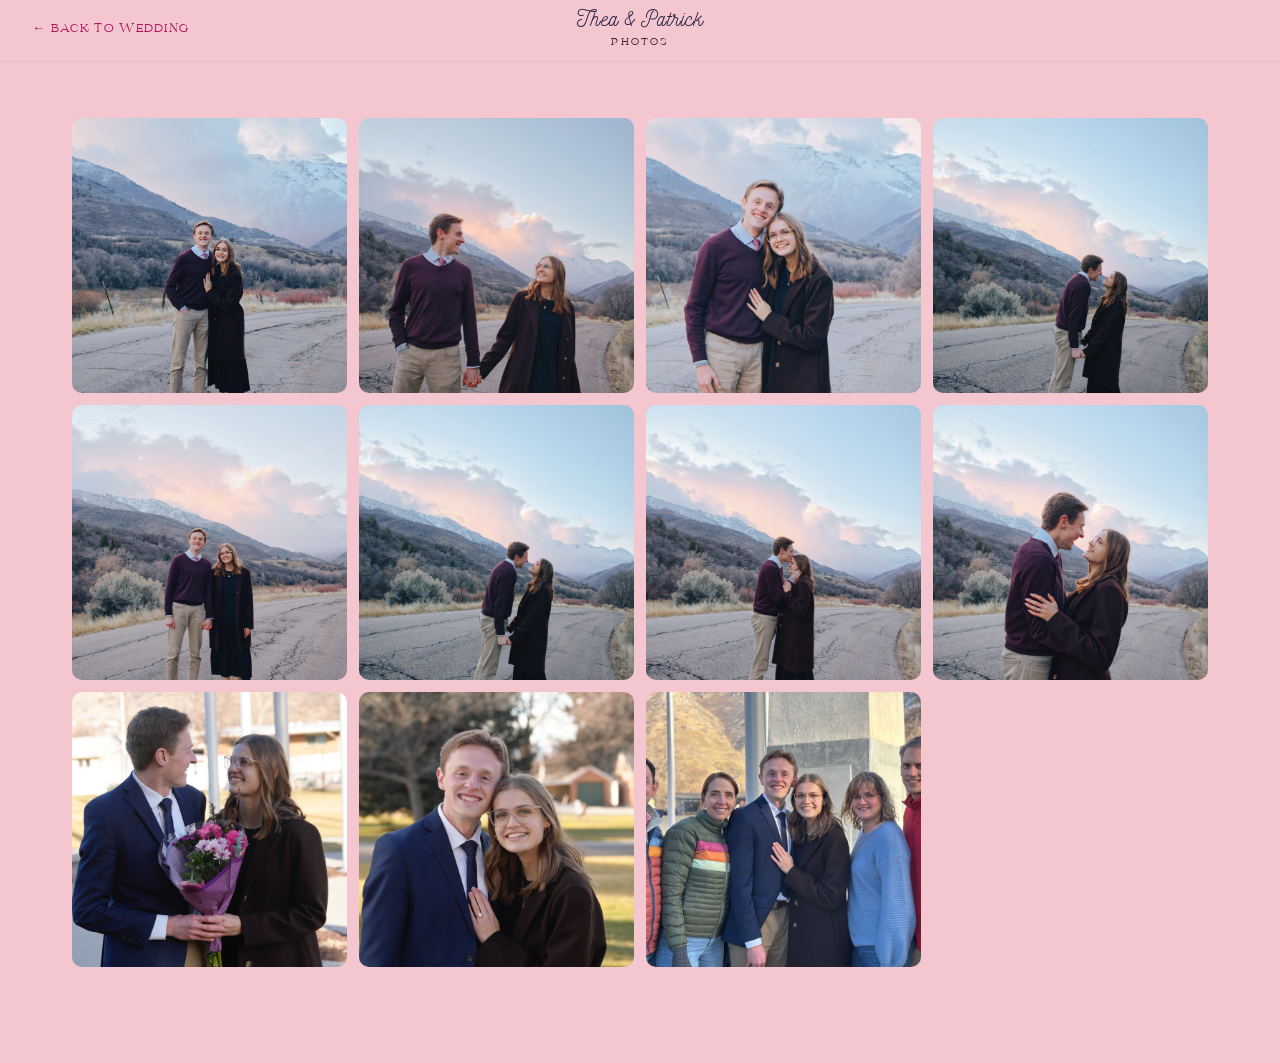
==== gallery.html @ be668c10 "Initial commit: Thea & Patrick wedding site Made-with: Cursor" ====
<!DOCTYPE html>
<html lang="en">
<head>
  <meta charset="UTF-8" />
  <meta name="viewport" content="width=device-width, initial-scale=1.0" />
  <title>Photos — Thea & Patrick</title>

  <style>
    /* === Fonts === */
    @font-face {
      font-family: 'Nickainley';
      src: url('assets/fonts/nickainley.regular.ttf') format('truetype');
      font-weight: normal;
      font-style: normal;
      font-display: swap;
    }
    @font-face {
      font-family: 'Catchy Mager';
      src: url('assets/fonts/catchy-mager.regular.ttf') format('truetype');
      font-weight: normal;
      font-style: normal;
      font-display: swap;
    }

    /* === Design Tokens === */
    :root {
      --color-bg: #F4C6CF;
      --color-text: #242241;
      --color-text-secondary: #4A1F3A;
      --color-accent: #B0185C;
      --color-constellation-line: #4A1F3A;
      --color-constellation-dot: #E63A6E;
      --color-star: #FFFFFF;
      --color-card-bg: rgba(255, 255, 255, 0.35);
      --color-nav-bg: rgba(244, 198, 207, 0.85);
      --color-rsvp-bg: rgba(74, 31, 58, 0.07);
      --font-script: 'Nickainley', cursive;
      --font-serif: 'Catchy Mager', Georgia, serif;
      --ease: 0.3s ease;
      --radius: 14px;
      --max-width: 1100px;
    }

    @media (prefers-color-scheme: dark) {
      :root {
        --color-bg: #242241;
        --color-text: #F4C6CF;
        --color-text-secondary: #C16FA7;
        --color-accent: #E63A6E;
        --color-constellation-line: #C16FA7;
        --color-constellation-dot: #E63A6E;
        --color-star: #E6B65C;
        --color-card-bg: rgba(255, 255, 255, 0.06);
        --color-nav-bg: rgba(36, 34, 65, 0.88);
        --color-rsvp-bg: rgba(193, 111, 167, 0.07);
      }
    }

    /* === Reset === */
    *, *::before, *::after {
      box-sizing: border-box;
      margin: 0;
      padding: 0;
    }

    html {
      scroll-behavior: smooth;
    }

    body {
      font-family: var(--font-serif);
      background-color: var(--color-bg);
      color: var(--color-text);
      line-height: 1.7;
      overflow-x: hidden;
      transition: background-color var(--ease), color var(--ease);
      min-height: 100vh;
    }

    /* === Header === */
    .gallery-header {
      position: sticky;
      top: 0;
      z-index: 100;
      height: 62px;
      background: var(--color-nav-bg);
      backdrop-filter: blur(14px);
      -webkit-backdrop-filter: blur(14px);
      border-bottom: 1px solid rgba(128, 128, 128, 0.12);
      padding: 0 2rem;
      display: flex;
      align-items: center;
      justify-content: space-between;
      transition: background var(--ease);
    }

    .header-back {
      font-family: var(--font-serif);
      font-size: 0.82rem;
      font-weight: 500;
      letter-spacing: 0.1em;
      text-transform: uppercase;
      color: var(--color-accent);
      text-decoration: none;
      display: flex;
      align-items: center;
      gap: 0.4rem;
      transition: opacity var(--ease);
      white-space: nowrap;
    }

    .header-back:hover {
      opacity: 0.75;
    }

    .header-title {
      position: absolute;
      left: 50%;
      transform: translateX(-50%);
      text-align: center;
      pointer-events: none;
    }

    .header-title-names {
      font-family: var(--font-script);
      font-size: 1.35rem;
      color: var(--color-text);
      letter-spacing: 0.02em;
      line-height: 1.1;
      display: block;
    }

    .header-title-sub {
      font-family: var(--font-serif);
      font-size: 0.68rem;
      letter-spacing: 0.2em;
      text-transform: uppercase;
      color: var(--color-text-secondary);
      display: block;
      margin-top: 1px;
    }

    /* === Main === */
    main {
      padding-top: 1.5rem;
      padding-bottom: 4rem;
    }

    /* === Gallery Grid === */
    .gallery-grid {
      display: grid;
      grid-template-columns: repeat(auto-fill, minmax(240px, 1fr));
      gap: 12px;
      padding: 2rem;
      max-width: 1200px;
      margin: 0 auto;
    }

    .gallery-thumb {
      aspect-ratio: 1 / 1;
      overflow: hidden;
      cursor: pointer;
      border-radius: 10px;
      transition: transform var(--ease), box-shadow var(--ease);
    }

    .gallery-thumb:hover {
      transform: scale(1.03);
      box-shadow: 0 12px 36px rgba(0, 0, 0, 0.22);
    }

    .gallery-thumb img {
      width: 100%;
      height: 100%;
      object-fit: cover;
      display: block;
    }

    .gallery-empty {
      grid-column: 1 / -1;
      text-align: center;
      color: var(--color-text-secondary);
      font-size: 1rem;
      padding: 2rem;
      margin: 0;
    }

    /* === Lightbox === */
    .lightbox {
      position: fixed;
      inset: 0;
      background: rgba(0, 0, 0, 0.92);
      z-index: 9999;
      display: flex;
      align-items: center;
      justify-content: center;
    }

    .lightbox.hidden {
      display: none;
    }

    .lightbox__img {
      max-height: 90vh;
      max-width: 90vw;
      object-fit: contain;
      border-radius: 6px;
      display: block;
    }

    .lightbox__prev,
    .lightbox__next {
      position: absolute;
      top: 50%;
      transform: translateY(-50%);
      font-size: 3rem;
      color: white;
      background: none;
      border: none;
      cursor: pointer;
      padding: 0 1.5rem;
      opacity: 0.7;
      transition: opacity var(--ease);
      line-height: 1;
      user-select: none;
    }

    .lightbox__prev {
      left: 0;
    }

    .lightbox__next {
      right: 0;
    }

    .lightbox__prev:hover,
    .lightbox__next:hover {
      opacity: 1;
    }

    .lightbox__close {
      position: absolute;
      top: 1rem;
      right: 1.5rem;
      font-size: 1.5rem;
      color: white;
      background: none;
      border: none;
      cursor: pointer;
      opacity: 0.8;
      transition: opacity var(--ease);
      line-height: 1;
    }

    .lightbox__close:hover {
      opacity: 1;
    }

    .lightbox__counter {
      position: absolute;
      bottom: 1.5rem;
      left: 50%;
      transform: translateX(-50%);
      color: rgba(255, 255, 255, 0.7);
      font-size: 0.9rem;
      font-family: var(--font-serif);
      letter-spacing: 0.08em;
      white-space: nowrap;
    }

    /* === Responsive === */
    @media (max-width: 600px) {
      .gallery-grid {
        grid-template-columns: repeat(auto-fill, minmax(140px, 1fr));
        gap: 8px;
        padding: 1rem;
      }

      .header-title-names {
        font-size: 1.1rem;
      }

      .lightbox__prev,
      .lightbox__next {
        font-size: 2rem;
        padding: 0 0.75rem;
      }
    }
  </style>
</head>
<body>

  <header class="gallery-header">
    <a class="header-back" href="index.html">&#8592; Back to Wedding</a>
    <div class="header-title">
      <span class="header-title-names">Thea &amp; Patrick</span>
      <span class="header-title-sub">Photos</span>
    </div>
  </header>

  <main>
    <div class="gallery-grid" id="galleryGrid"></div>
  </main>

  <div id="lightbox" class="lightbox hidden">
    <button class="lightbox__close" id="lightboxClose" aria-label="Close">&#x2715;</button>
    <button class="lightbox__prev" id="lightboxPrev" aria-label="Previous">&#8249;</button>
    <img class="lightbox__img" id="lightboxImg" src="" alt="" />
    <button class="lightbox__next" id="lightboxNext" aria-label="Next">&#8250;</button>
    <p class="lightbox__counter" id="lightboxCounter">1 / 8</p>
  </div>

  <script>
    /**
     * Images are embedded by the GitHub Action when you push.
     * Add photos to assets/images/, push — the Action updates this file automatically.
     * For local preview first: node scripts/build-gallery.js
     */
    const images = ["assets/images/1.jpg","assets/images/2.jpg","assets/images/3.jpg","assets/images/4.jpg","assets/images/5.jpg","assets/images/6.jpg","assets/images/8.jpg","assets/images/9.jpg","assets/images/10.JPG","assets/images/11.JPG","assets/images/12.JPG"];
    let currentIndex = 0;

    const grid       = document.getElementById('galleryGrid');
    const lightbox   = document.getElementById('lightbox');
    const lbImg      = document.getElementById('lightboxImg');
    const lbCounter  = document.getElementById('lightboxCounter');
    const lbClose    = document.getElementById('lightboxClose');
    const lbPrev     = document.getElementById('lightboxPrev');
    const lbNext     = document.getElementById('lightboxNext');

    (function init() {
      if (images.length === 0) {
        const p = document.createElement('p');
        p.className = 'gallery-empty';
        p.textContent = 'No photos yet. Add images to assets/images/ and push to GitHub — they appear automatically. For local preview, run: node scripts/build-gallery.js';
        grid.appendChild(p);
        return;
      }
      images.forEach(function(src, index) {
        const thumb = document.createElement('div');
        thumb.className = 'gallery-thumb';
        thumb.setAttribute('role', 'button');
        thumb.setAttribute('tabindex', '0');
        thumb.setAttribute('aria-label', 'Photo ' + (index + 1));

        const img = document.createElement('img');
        img.src = src;
        img.alt = 'Photo ' + (index + 1);
        img.loading = 'lazy';

        thumb.appendChild(img);
        thumb.addEventListener('click', function() { openLightbox(index); });
        thumb.addEventListener('keydown', function(e) {
          if (e.key === 'Enter' || e.key === ' ') {
            e.preventDefault();
            openLightbox(index);
          }
        });

        grid.appendChild(thumb);
      });
    })();

    function openLightbox(index) {
      if (images.length === 0) return;
      currentIndex = index;
      lbImg.src = images[currentIndex];
      lbImg.alt = 'Photo ' + (currentIndex + 1);
      lbCounter.textContent = (currentIndex + 1) + ' / ' + images.length;
      lightbox.classList.remove('hidden');
      document.body.style.overflow = 'hidden';
      lbClose.focus();
    }

    function closeLightbox() {
      lightbox.classList.add('hidden');
      document.body.style.overflow = '';
    }

    function showPrev() {
      if (images.length === 0) return;
      currentIndex = (currentIndex - 1 + images.length) % images.length;
      lbImg.src = images[currentIndex];
      lbImg.alt = 'Photo ' + (currentIndex + 1);
      lbCounter.textContent = (currentIndex + 1) + ' / ' + images.length;
    }

    function showNext() {
      if (images.length === 0) return;
      currentIndex = (currentIndex + 1) % images.length;
      lbImg.src = images[currentIndex];
      lbImg.alt = 'Photo ' + (currentIndex + 1);
      lbCounter.textContent = (currentIndex + 1) + ' / ' + images.length;
    }

    lbClose.addEventListener('click', closeLightbox);
    lbPrev.addEventListener('click', showPrev);
    lbNext.addEventListener('click', showNext);

    // Click outside image to close
    lightbox.addEventListener('click', function(e) {
      if (e.target === lightbox) {
        closeLightbox();
      }
    });

    // Keyboard navigation
    document.addEventListener('keydown', function(e) {
      if (lightbox.classList.contains('hidden')) return;
      if (e.key === 'Escape')      { closeLightbox(); }
      else if (e.key === 'ArrowLeft')  { showPrev(); }
      else if (e.key === 'ArrowRight') { showNext(); }
    });
  </script>

</body>
</html>
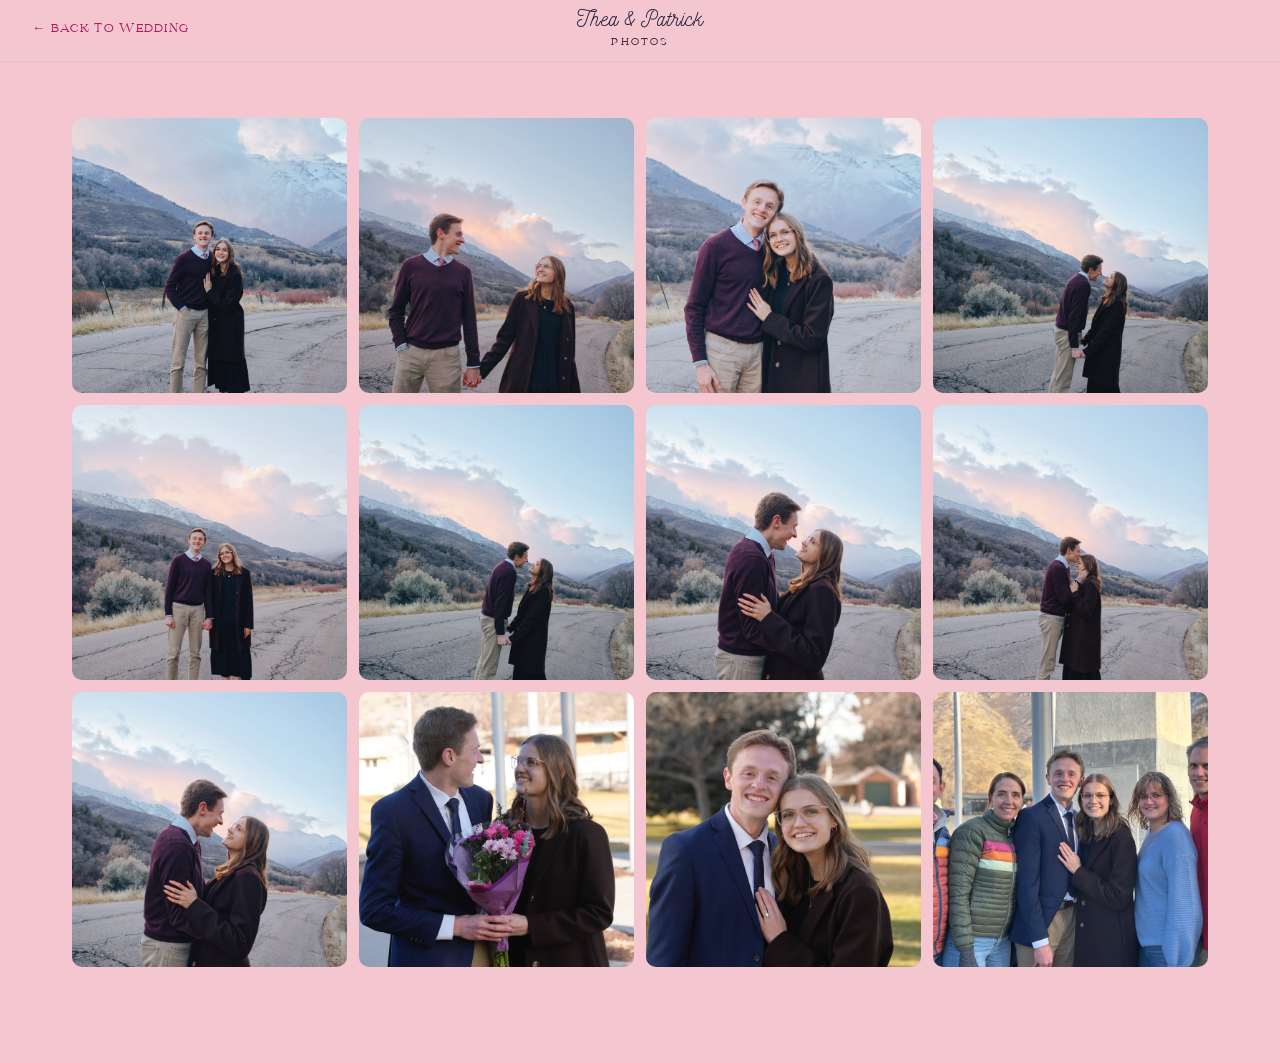
==== commit 5f13d11f: "Favicon, URLs, and carousel fixes: emoji favicon, absolute URL, clean links, eager loading, add 7.jp" ====
--- a/gallery.html
+++ b/gallery.html
@@ -3,6 +3,7 @@
 <head>
   <meta charset="UTF-8" />
   <meta name="viewport" content="width=device-width, initial-scale=1.0" />
+  <link rel="icon" href="https://jpatrickb.github.io/patea-wedding/favicon.svg?v=2" type="image/svg+xml" />
   <title>Photos — Thea & Patrick</title>
 
   <style>
@@ -291,7 +292,7 @@
 <body>
 
   <header class="gallery-header">
-    <a class="header-back" href="index.html">&#8592; Back to Wedding</a>
+    <a class="header-back" href="./">&#8592; Back to Wedding</a>
     <div class="header-title">
       <span class="header-title-names">Thea &amp; Patrick</span>
       <span class="header-title-sub">Photos</span>
@@ -316,7 +317,7 @@
      * Add photos to assets/images/, push — the Action updates this file automatically.
      * For local preview first: node scripts/build-gallery.js
      */
-    const images = ["assets/images/1.jpg","assets/images/2.jpg","assets/images/3.jpg","assets/images/4.jpg","assets/images/5.jpg","assets/images/6.jpg","assets/images/8.jpg","assets/images/9.jpg","assets/images/10.JPG","assets/images/11.JPG","assets/images/12.JPG"];
+    const images = ["assets/images/1.jpg","assets/images/2.jpg","assets/images/3.jpg","assets/images/4.jpg","assets/images/5.jpg","assets/images/6.jpg","assets/images/7.jpg","assets/images/8.jpg","assets/images/9.jpg","assets/images/10.JPG","assets/images/11.JPG","assets/images/12.JPG"];
     let currentIndex = 0;
 
     const grid       = document.getElementById('galleryGrid');
